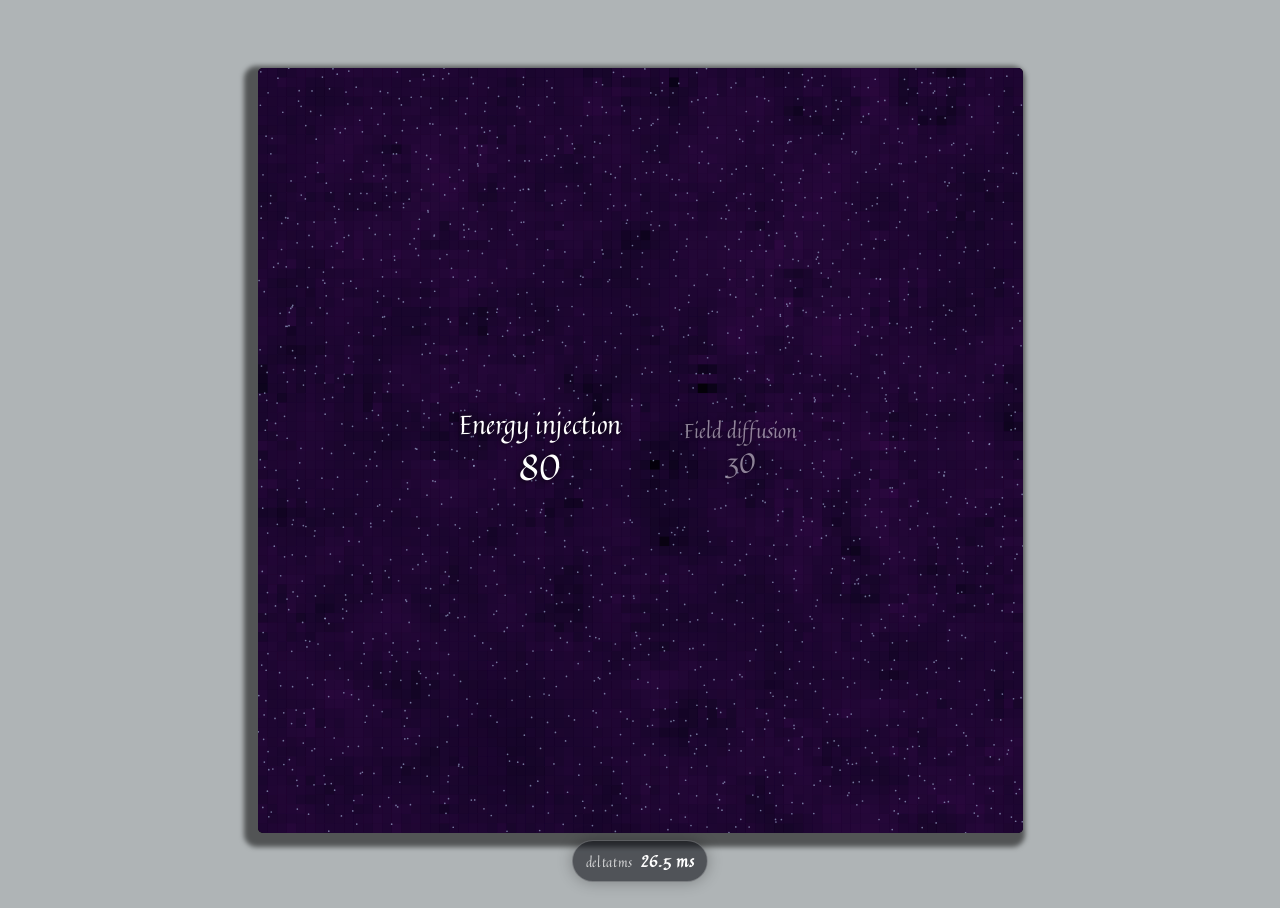
==== index.html @ 5dbae95e "Add performance deltaTms indicator" ====
<!DOCTYPE html>
<html lang="en">
  <head>
    <meta charset="UTF-8" />
    <meta name="viewport" content="width=device-width, initial-scale=1.0" />
    <title>Duality</title>
    <link rel="preconnect" href="https://fonts.googleapis.com" />
    <link rel="preconnect" href="https://fonts.gstatic.com" crossorigin />
    <link href="https://fonts.googleapis.com/css2?family=Outfit:wght@100..900&family=Quintessential&display=swap" rel="stylesheet" />
    <link rel="stylesheet" href="./style.css" />
  </head>
  <body>
    <section id="controls">
      <div class="control-panel">
        <div class="control">
          <p class="name">-</p>
          <p class="value">0</p>
        </div>
      </div>
      <div class="control-panel">
        <div class="control">
          <p class="name">-</p>
          <p class="value">0</p>
        </div>
      </div>
    </section>

    <div id="delta-tms" class="delta-tms" aria-live="polite">
      <span class="label">deltaTms</span>
      <span class="value">0.0 ms</span>
    </div>

    <!-- Gamepad Instruction Still Image -->
    <div id="guide-overlay" style="display: none;">
      <img src="./gamepad_guide.svg" class="gamepad-guide" alt="Gamepad controls guide" />
    </div>

    <script src="./script.js"></script>
  </body>
</html>
---- style.css ----
html {
  background: #02040c;
  background: hsl(200, 5%, 70%);
  height: 100%;
  overflow: hidden;
}
/*
.circle {
  width: 5px;
  height: 5px;
  background: white;
  border-radius: 50%;
  position: absolute;
  z-index: 10;
  opacity: 0.4;
}
*/
body {
  height: 100%;
}
p, button {
  font-family: "Quintessential", "Outfit", sans-serif;
  color: white;
  /*pointer-events: none;*/
}
canvas {
  border-radius: 2px;
  position: absolute;
  top: 0;
  bottom: 0;
  left: 0;
  right: 0;
  margin: auto;
  border-radius: 5px;
}
#can-1 {
  background: black;
  z-index: 1;
  box-shadow: #0008 -6px 6px 5px 8px; 
}
#can-2 {
  z-index: 2;
}
#controls {
  pointer-events: none;
  --wid: 400px;
  position: fixed;
  top: 0;
  left: 0;
  right: 0;
  bottom: 0;
  margin: auto;
  width: var(--wid);
  height: 120px;
  z-index: 10;
  color: white;
  text-align: center;
  overflow: hidden;
  display: flex;
  flex-flow: row;
  
  .control-panel {
    width: 50%;
    display: flex;
    flex-flow: column;
    justify-content: center;
    transform-origin: center center;
    transition: transform 220ms ease;
    
    &.active {
      transform: scale(1.3);
    }
    
    &:not(.active) .control p {
      opacity: 0.5;
    }
    
    .control {
      
      p {
        line-height: .75em;
        margin: .5em 0;
        text-shadow: black 0 0 5px;
        font-size: 1.25rem;
        transition: opacity 300ms;
        
        &.value {
          font-size: 1.75rem;
        }
      }
    }
  }
}

.delta-tms {
  position: fixed;
  left: 50%;
  bottom: 18px;
  transform: translateX(-50%);
  z-index: 30;
  display: inline-flex;
  align-items: baseline;
  gap: 0.5rem;
  padding: 0.5rem 0.8rem;
  border: 1px solid rgba(255,255,255,0.25);
  border-radius: 999px;
  background: rgba(2, 4, 12, 0.55);
  box-shadow: 0 0 15px rgba(0, 0, 0, 0.28);
  color: white;
  font-family: "Quintessential", "Outfit", sans-serif;
  letter-spacing: 0.04em;
}

.delta-tms .label {
  opacity: 0.75;
  font-size: 0.8rem;
  text-transform: lowercase;
}

.delta-tms .value {
  font-size: 1rem;
  font-weight: 600;
}

#guide-overlay {
  position: fixed;
  inset: 0;
  background: rgba(0, 0, 0, 0.75);
  z-index: 20;
  display: flex;
  justify-content: center;
  align-items: center;
  pointer-events: none;
}

.gamepad-guide {
  width: min(800px, 90vw);
  height: auto;
}
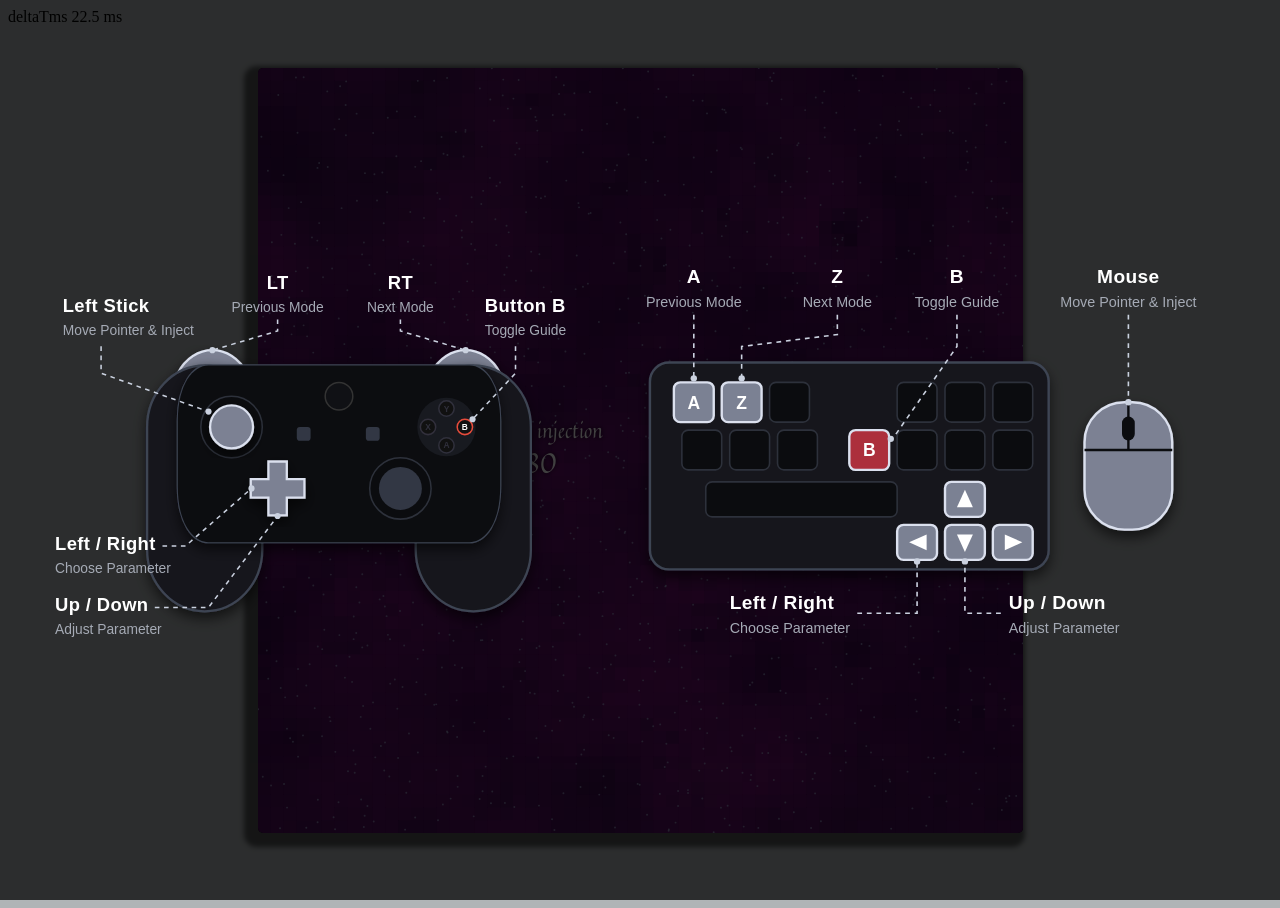
==== commit 80fabd9c: "Add AZERTY keyboard guide next to gamepad guide in overlay - Show guide overlay on start (remove inl" ====
--- a/index.html
+++ b/index.html
@@ -31,8 +31,9 @@
     </div>
 
     <!-- Gamepad Instruction Still Image -->
-    <div id="guide-overlay" style="display: none;">
+    <div id="guide-overlay">
       <img src="./gamepad_guide.svg" class="gamepad-guide" alt="Gamepad controls guide" />
+      <img src="./keyboard_guide.svg" class="gamepad-guide" alt="Keyboard controls guide" />
     </div>
 
     <script src="./script.js"></script>
--- a/style.css
+++ b/style.css
@@ -64,12 +64,6 @@
     display: flex;
     flex-flow: column;
     justify-content: center;
-    transform-origin: center center;
-    transition: transform 220ms ease;
-    
-    &.active {
-      transform: scale(1.3);
-    }
     
     &:not(.active) .control p {
       opacity: 0.5;
@@ -92,36 +86,6 @@
   }
 }
 
-.delta-tms {
-  position: fixed;
-  left: 50%;
-  bottom: 18px;
-  transform: translateX(-50%);
-  z-index: 30;
-  display: inline-flex;
-  align-items: baseline;
-  gap: 0.5rem;
-  padding: 0.5rem 0.8rem;
-  border: 1px solid rgba(255,255,255,0.25);
-  border-radius: 999px;
-  background: rgba(2, 4, 12, 0.55);
-  box-shadow: 0 0 15px rgba(0, 0, 0, 0.28);
-  color: white;
-  font-family: "Quintessential", "Outfit", sans-serif;
-  letter-spacing: 0.04em;
-}
-
-.delta-tms .label {
-  opacity: 0.75;
-  font-size: 0.8rem;
-  text-transform: lowercase;
-}
-
-.delta-tms .value {
-  font-size: 1rem;
-  font-weight: 600;
-}
-
 #guide-overlay {
   position: fixed;
   inset: 0;
@@ -130,11 +94,16 @@
   display: flex;
   justify-content: center;
   align-items: center;
+  flex-direction: row;
   pointer-events: none;
 }
 
+.gamepad-guide + .gamepad-guide {
+  margin-left: -1vw;
+}
+
 .gamepad-guide {
-  width: min(800px, 90vw);
+  width: min(800px, 48vw);
   height: auto;
 }
 
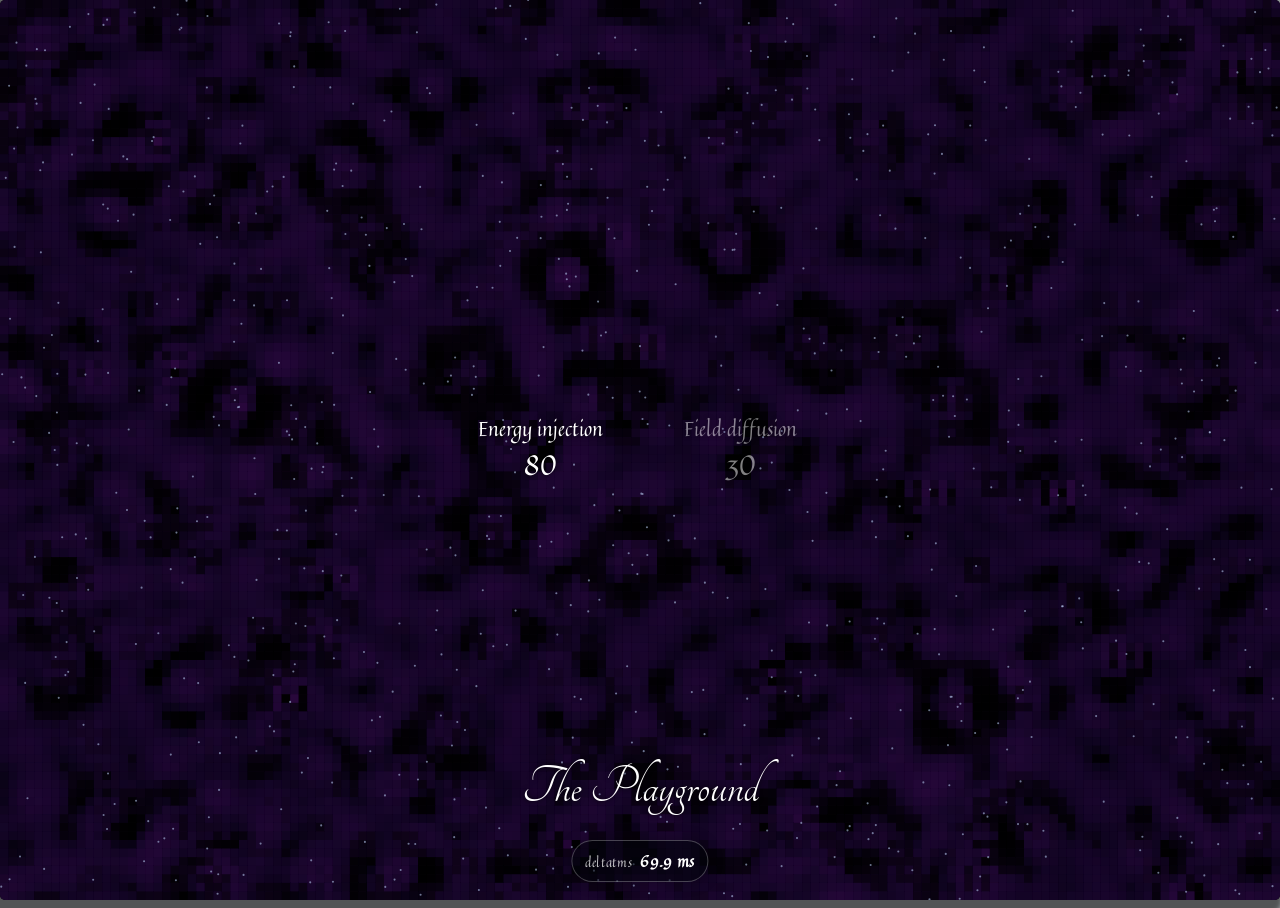
==== commit 627fb820: "Display full mode name in UI Add a mode name label, give each mode a full name and tweak the control" ====
--- a/index.html
+++ b/index.html
@@ -6,7 +6,7 @@
     <title>Duality</title>
     <link rel="preconnect" href="https://fonts.googleapis.com" />
     <link rel="preconnect" href="https://fonts.gstatic.com" crossorigin />
-    <link href="https://fonts.googleapis.com/css2?family=Outfit:wght@100..900&family=Quintessential&display=swap" rel="stylesheet" />
+    <link href="https://fonts.googleapis.com/css2?family=Outfit:wght@100..900&family=Quintessential&family=Tangerine:wght@400;700&display=swap" rel="stylesheet" />
     <link rel="stylesheet" href="./style.css" />
   </head>
   <body>
@@ -25,13 +25,17 @@
       </div>
     </section>
 
+    <div id="mode-name" class="mode-name" aria-live="polite">
+      <p class="value">base</p>
+    </div>
+
     <div id="delta-tms" class="delta-tms" aria-live="polite">
       <span class="label">deltaTms</span>
       <span class="value">0.0 ms</span>
     </div>
 
     <!-- Gamepad Instruction Still Image -->
-    <div id="guide-overlay">
+    <div id="guide-overlay" style="display: none;">
       <img src="./gamepad_guide.svg" class="gamepad-guide" alt="Gamepad controls guide" />
       <img src="./keyboard_guide.svg" class="gamepad-guide" alt="Keyboard controls guide" />
     </div>
--- a/style.css
+++ b/style.css
@@ -72,8 +72,8 @@
     .control {
       
       p {
-        line-height: .75em;
-        margin: .5em 0;
+        line-height: 1.5em;
+        margin: 0;
         text-shadow: black 0 0 5px;
         font-size: 1.25rem;
         transition: opacity 300ms;
@@ -98,6 +98,24 @@
   pointer-events: none;
 }
 
+.mode-name {
+  position: fixed;
+  left: 50%;
+  bottom: 84px;
+  transform: translateX(-50%);
+  z-index: 30;
+  text-align: center;
+  pointer-events: none;
+
+  .value {
+    margin: 0;
+    font-family: "Tangerine", "Quintessential", "Outfit", sans-serif;
+    font-size: 3.5rem;
+    line-height: 1;
+    text-shadow: black 0 0 5px;
+  }
+}
+
 .gamepad-guide + .gamepad-guide {
   margin-left: -1vw;
 }
@@ -107,3 +125,33 @@
   height: auto;
 }
 
+
+.delta-tms {
+  position: fixed;
+  left: 50%;
+  bottom: 18px;
+  transform: translateX(-50%);
+  z-index: 30;
+  display: inline-flex;
+  align-items: baseline;
+  gap: 0.5rem;
+  padding: 0.5rem 0.8rem;
+  border: 1px solid rgba(255,255,255,0.25);
+  border-radius: 999px;
+  background: rgba(2, 4, 12, 0.55);
+  box-shadow: 0 0 15px rgba(0, 0, 0, 0.28);
+  color: white;
+  font-family: "Quintessential", "Outfit", sans-serif;
+  letter-spacing: 0.04em;
+}
+
+.delta-tms .label {
+  opacity: 0.75;
+  font-size: 0.8rem;
+  text-transform: lowercase;
+}
+
+.delta-tms .value {
+  font-size: 1rem;
+  font-weight: 600;
+}
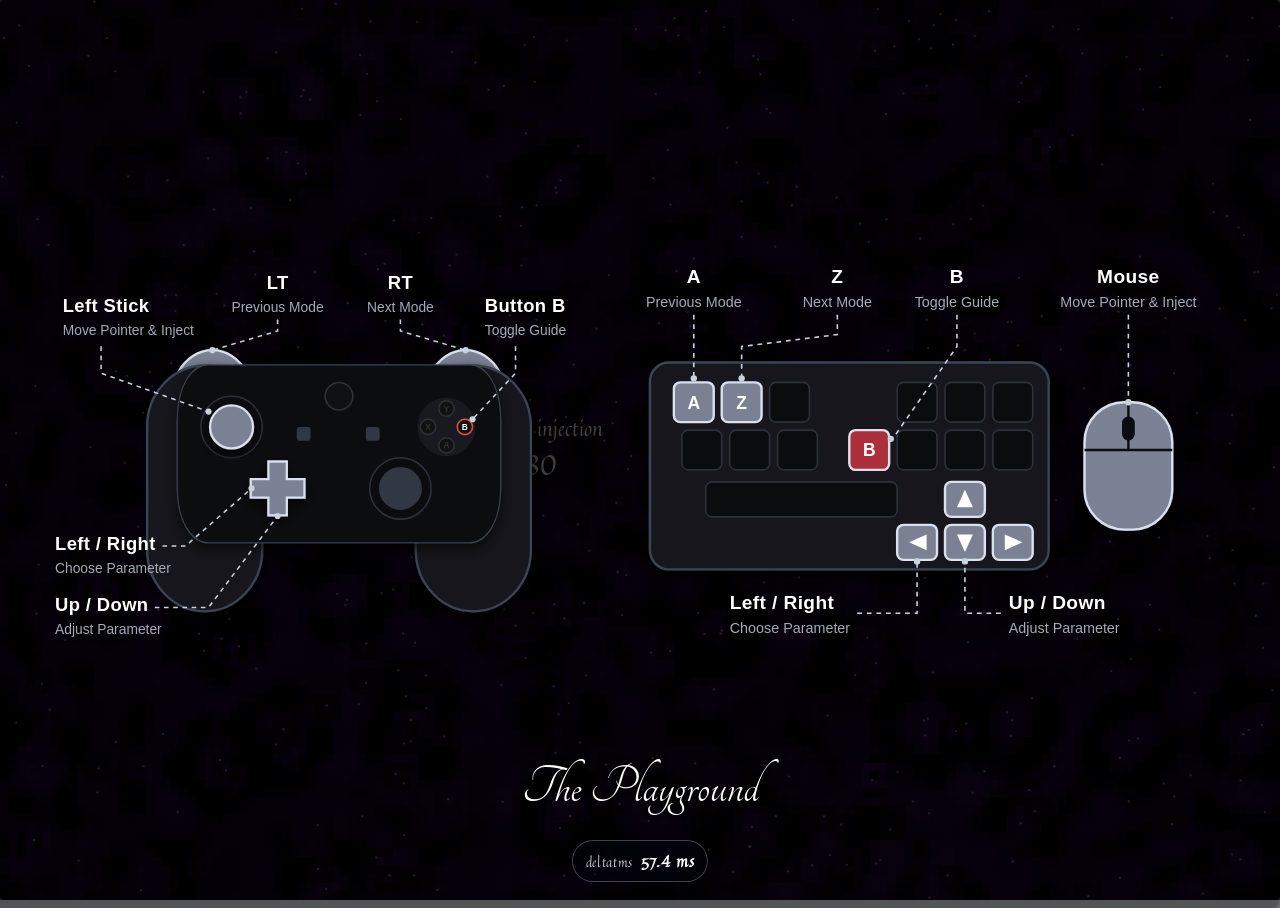
==== commit 3b52aacd: "Reactivate init display of guide layer" ====
--- a/index.html
+++ b/index.html
@@ -35,7 +35,7 @@
     </div>
 
     <!-- Gamepad Instruction Still Image -->
-    <div id="guide-overlay" style="display: none;">
+    <div id="guide-overlay">
       <img src="./gamepad_guide.svg" class="gamepad-guide" alt="Gamepad controls guide" />
       <img src="./keyboard_guide.svg" class="gamepad-guide" alt="Keyboard controls guide" />
     </div>
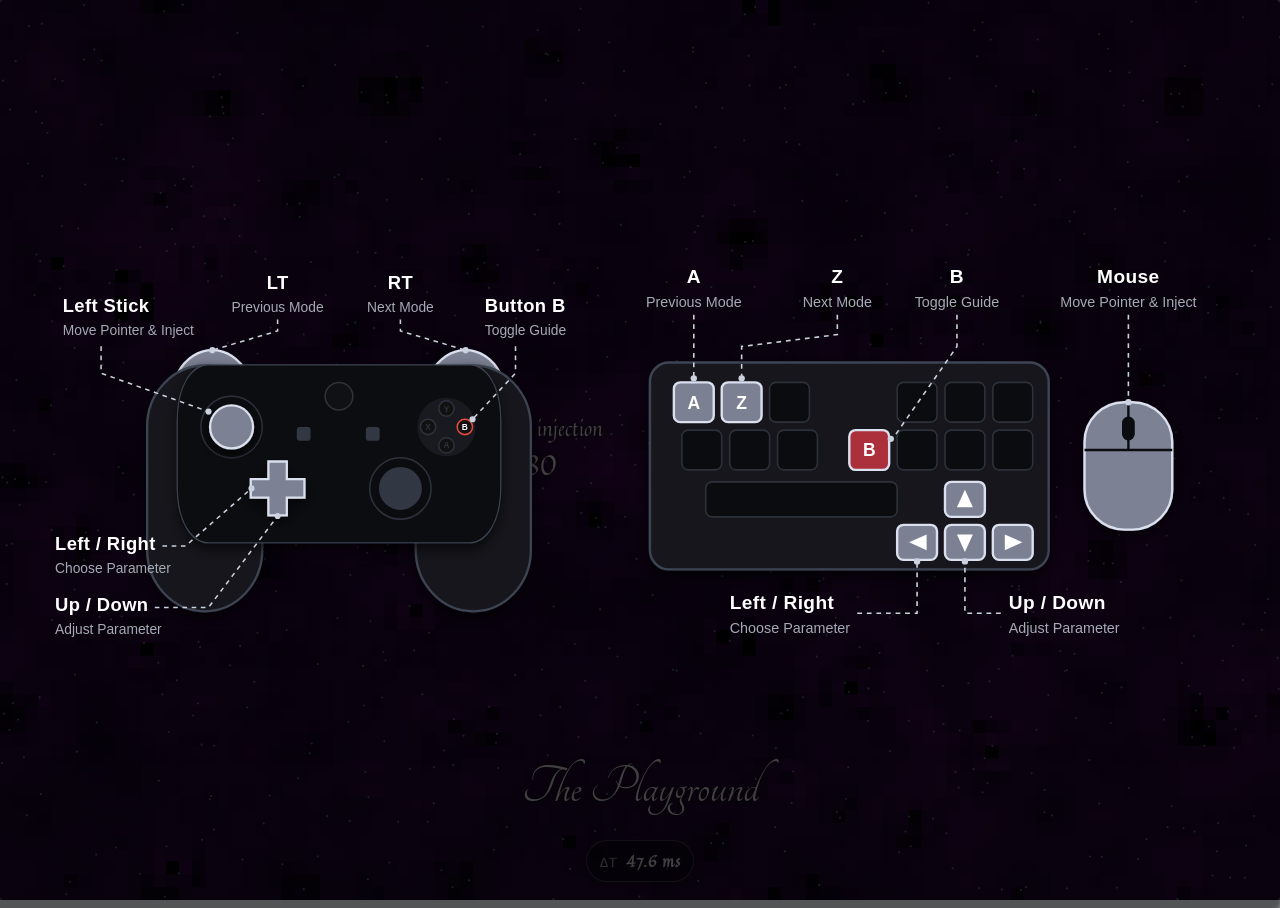
==== commit cbc012a2: "Change wording of deltatms" ====
--- a/index.html
+++ b/index.html
@@ -30,7 +30,7 @@
     </div>
 
     <div id="delta-tms" class="delta-tms" aria-live="polite">
-      <span class="label">deltaTms</span>
+      <span class="label">ΔT</span>
       <span class="value">0.0 ms</span>
     </div>
 
--- a/style.css
+++ b/style.css
@@ -103,7 +103,7 @@
   left: 50%;
   bottom: 84px;
   transform: translateX(-50%);
-  z-index: 30;
+  z-index: 10;
   text-align: center;
   pointer-events: none;
 
@@ -131,7 +131,7 @@
   left: 50%;
   bottom: 18px;
   transform: translateX(-50%);
-  z-index: 30;
+  z-index: 10;
   display: inline-flex;
   align-items: baseline;
   gap: 0.5rem;
@@ -148,7 +148,6 @@
 .delta-tms .label {
   opacity: 0.75;
   font-size: 0.8rem;
-  text-transform: lowercase;
 }
 
 .delta-tms .value {
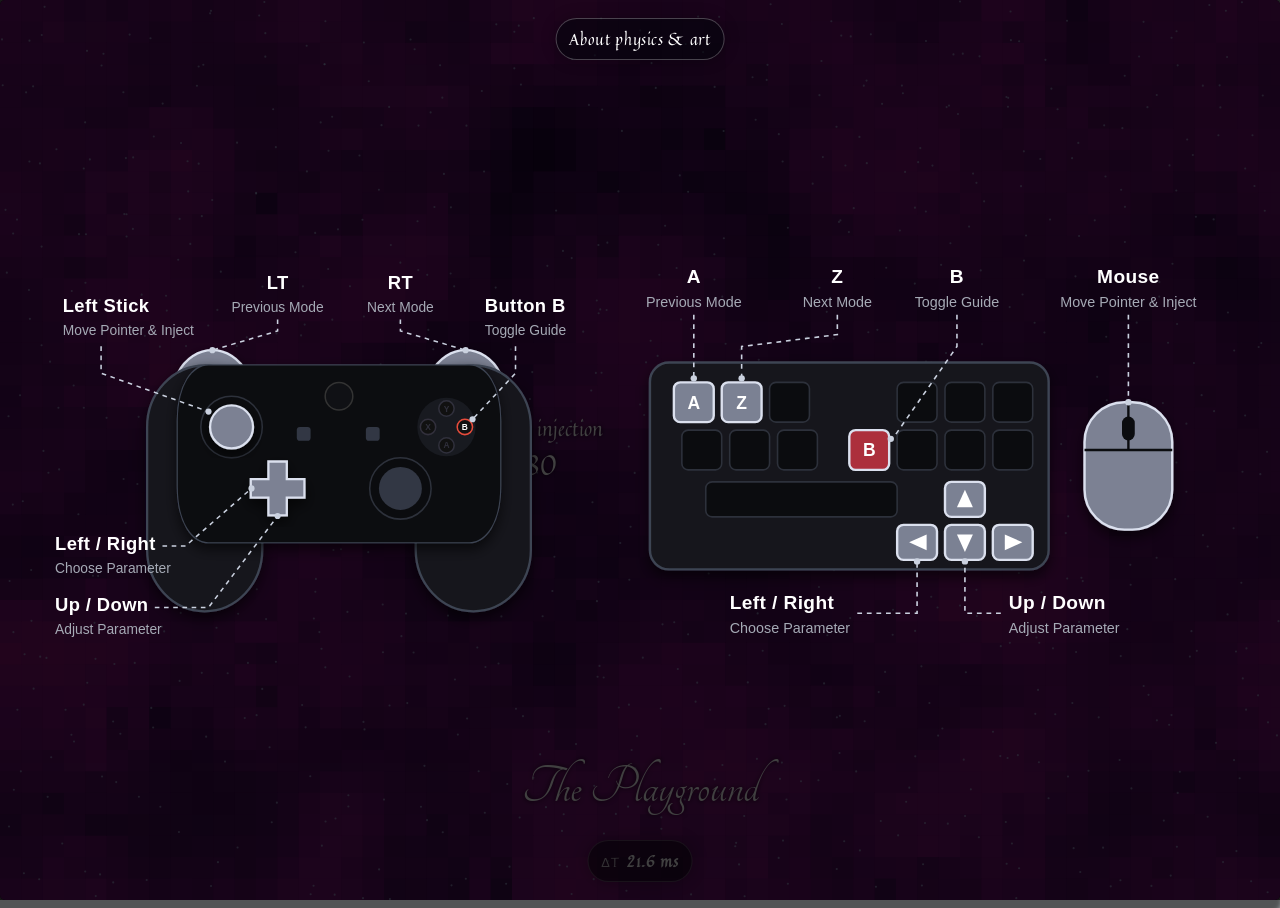
==== commit 0f577b6c: "Add "About physics & art" page linked from the guide overlay Co-Authored-By: Claude Opus 5.5 <norepl" ====
--- a/index.html
+++ b/index.html
@@ -36,6 +36,7 @@
 
     <!-- Gamepad Instruction Still Image -->
     <div id="guide-overlay">
+      <a href="./about/" class="about-link">About physics &amp; art</a>
       <img src="./gamepad_guide.svg" class="gamepad-guide" alt="Gamepad controls guide" />
       <img src="./keyboard_guide.svg" class="gamepad-guide" alt="Keyboard controls guide" />
     </div>
--- a/style.css
+++ b/style.css
@@ -126,7 +126,7 @@
 }
 
 
-.delta-tms {
+.delta-tms, .about-link {
   position: fixed;
   left: 50%;
   bottom: 18px;
@@ -154,3 +154,18 @@
   font-size: 1rem;
   font-weight: 600;
 }
+
+.about-link {
+  top: 18px;
+  bottom: auto;
+  font-size: 1rem;
+  text-decoration: none;
+  pointer-events: auto;
+  cursor: pointer;
+  transition: background 200ms, border-color 200ms;
+
+  &:hover, &:focus-visible {
+    background: rgba(2, 4, 12, 0.8);
+    border-color: rgba(255,255,255,0.6);
+  }
+}
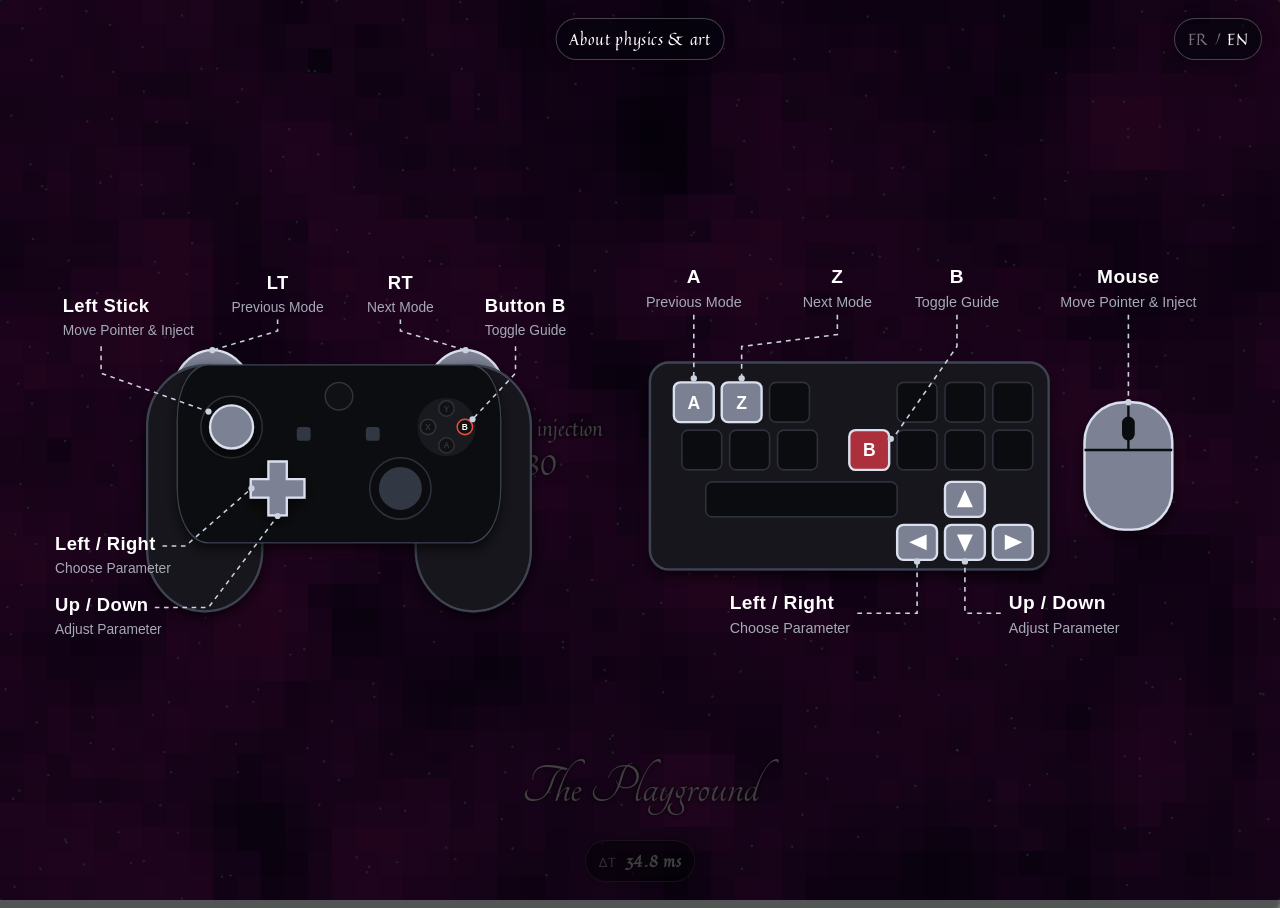
==== commit e75ff031: "Add French translation and poem-sourced words to The Poem mode - Bilingual EN/FR site: lang.js langu" ====
--- a/index.html
+++ b/index.html
@@ -4,6 +4,7 @@
     <meta charset="UTF-8" />
     <meta name="viewport" content="width=device-width, initial-scale=1.0" />
     <title>Duality</title>
+    <script src="./lang.js"></script>
     <link rel="preconnect" href="https://fonts.googleapis.com" />
     <link rel="preconnect" href="https://fonts.gstatic.com" crossorigin />
     <link href="https://fonts.googleapis.com/css2?family=Outfit:wght@100..900&family=Quintessential&family=Tangerine:wght@400;700&display=swap" rel="stylesheet" />
@@ -36,9 +37,21 @@
 
     <!-- Gamepad Instruction Still Image -->
     <div id="guide-overlay">
-      <a href="./about/" class="about-link">About physics &amp; art</a>
-      <img src="./gamepad_guide.svg" class="gamepad-guide" alt="Gamepad controls guide" />
-      <img src="./keyboard_guide.svg" class="gamepad-guide" alt="Keyboard controls guide" />
+      <a href="./about/" class="about-link">
+        <span class="i18n" lang="en">About physics &amp; art</span>
+        <span class="i18n" lang="fr">Physique &amp; art</span>
+      </a>
+      <button type="button" class="lang-toggle" aria-label="Passer en français">
+        <span class="lang-opt" data-lang="fr">FR</span><span class="lang-sep">/</span><span class="lang-opt" data-lang="en">EN</span>
+      </button>
+      <img src="./gamepad_guide.svg" class="gamepad-guide" alt="Gamepad controls guide"
+        data-i18n-attrs="src alt"
+        data-src-en="./gamepad_guide.svg" data-alt-en="Gamepad controls guide"
+        data-src-fr="./gamepad_guide_fr.svg" data-alt-fr="Guide des contrôles à la manette" />
+      <img src="./keyboard_guide.svg" class="gamepad-guide" alt="Keyboard controls guide"
+        data-i18n-attrs="src alt"
+        data-src-en="./keyboard_guide.svg" data-alt-en="Keyboard controls guide"
+        data-src-fr="./keyboard_guide_fr.svg" data-alt-fr="Guide des contrôles au clavier et à la souris" />
     </div>
 
     <script src="./script.js"></script>
--- a/style.css
+++ b/style.css
@@ -126,7 +126,13 @@
 }
 
 
-.delta-tms, .about-link {
+/* FR/EN switch: elements tagged .i18n only show in the current language */
+html[lang="en"] .i18n:not([lang="en"]),
+html[lang="fr"] .i18n:not([lang="fr"]) {
+  display: none !important;
+}
+
+.delta-tms, .about-link, .lang-toggle {
   position: fixed;
   left: 50%;
   bottom: 18px;
@@ -169,3 +175,28 @@
     border-color: rgba(255,255,255,0.6);
   }
 }
+
+.lang-toggle {
+  top: 18px;
+  bottom: auto;
+  left: auto;
+  right: 18px;
+  transform: none;
+  gap: 0.35rem;
+  font-size: 1rem;
+  pointer-events: auto;
+  cursor: pointer;
+  transition: background 200ms, border-color 200ms;
+
+  &:hover, &:focus-visible {
+    background: rgba(2, 4, 12, 0.8);
+    border-color: rgba(255,255,255,0.6);
+  }
+  .lang-opt, .lang-sep {
+    opacity: 0.45;
+  }
+}
+html[lang="en"] .lang-opt[data-lang="en"],
+html[lang="fr"] .lang-opt[data-lang="fr"] {
+  opacity: 1;
+}
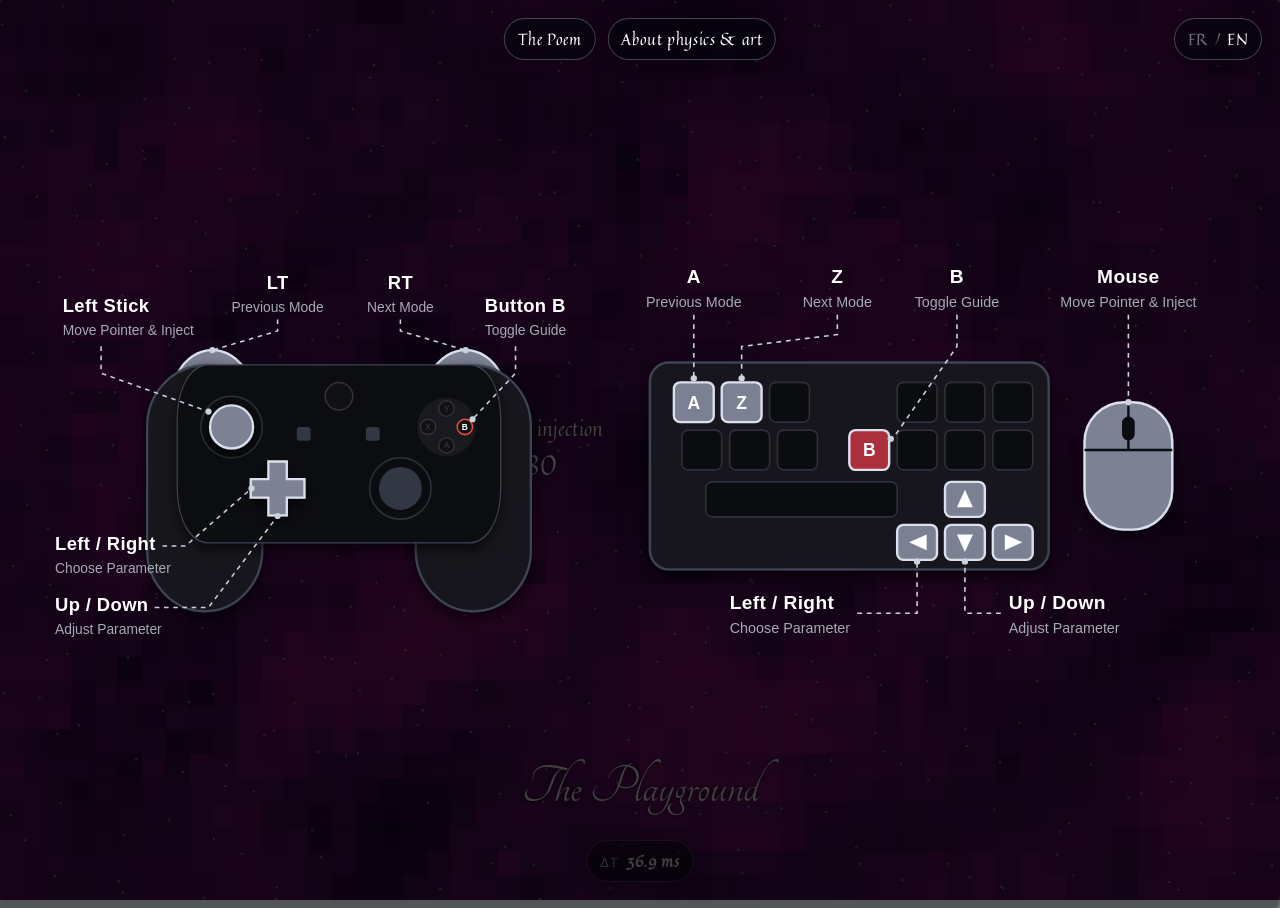
==== commit 5bd7cba1: "Add The Poem page and enable particle sound in Poem and Interferences Link the new poem page from th" ====
--- a/index.html
+++ b/index.html
@@ -37,10 +37,16 @@
 
     <!-- Gamepad Instruction Still Image -->
     <div id="guide-overlay">
-      <a href="./about/" class="about-link">
-        <span class="i18n" lang="en">About physics &amp; art</span>
-        <span class="i18n" lang="fr">Physique &amp; art</span>
-      </a>
+      <nav class="guide-links">
+        <a href="./poem/" class="about-link">
+          <span class="i18n" lang="en">The Poem</span>
+          <span class="i18n" lang="fr">Le Poème</span>
+        </a>
+        <a href="./about/" class="about-link">
+          <span class="i18n" lang="en">About physics &amp; art</span>
+          <span class="i18n" lang="fr">Physique &amp; art</span>
+        </a>
+      </nav>
       <button type="button" class="lang-toggle" aria-label="Passer en français">
         <span class="lang-opt" data-lang="fr">FR</span><span class="lang-sep">/</span><span class="lang-opt" data-lang="en">EN</span>
       </button>
--- a/style.css
+++ b/style.css
@@ -161,9 +161,30 @@
   font-weight: 600;
 }
 
+/* Links to the poem and about pages, side by side at the top centre of the guide */
+.guide-links {
+  position: fixed;
+  top: 18px;
+  left: 50%;
+  transform: translateX(-50%);
+  z-index: 10;
+  display: flex;
+  gap: 12px;
+}
+@media (max-width: 640px) {
+  /* Keep clear of the FR/EN switch on the right */
+  .guide-links {
+    left: 18px;
+    right: 120px;
+    transform: none;
+    flex-wrap: wrap;
+  }
+}
+
 .about-link {
-  top: 18px;
-  bottom: auto;
+  position: static;
+  transform: none;
+  white-space: nowrap;
   font-size: 1rem;
   text-decoration: none;
   pointer-events: auto;
